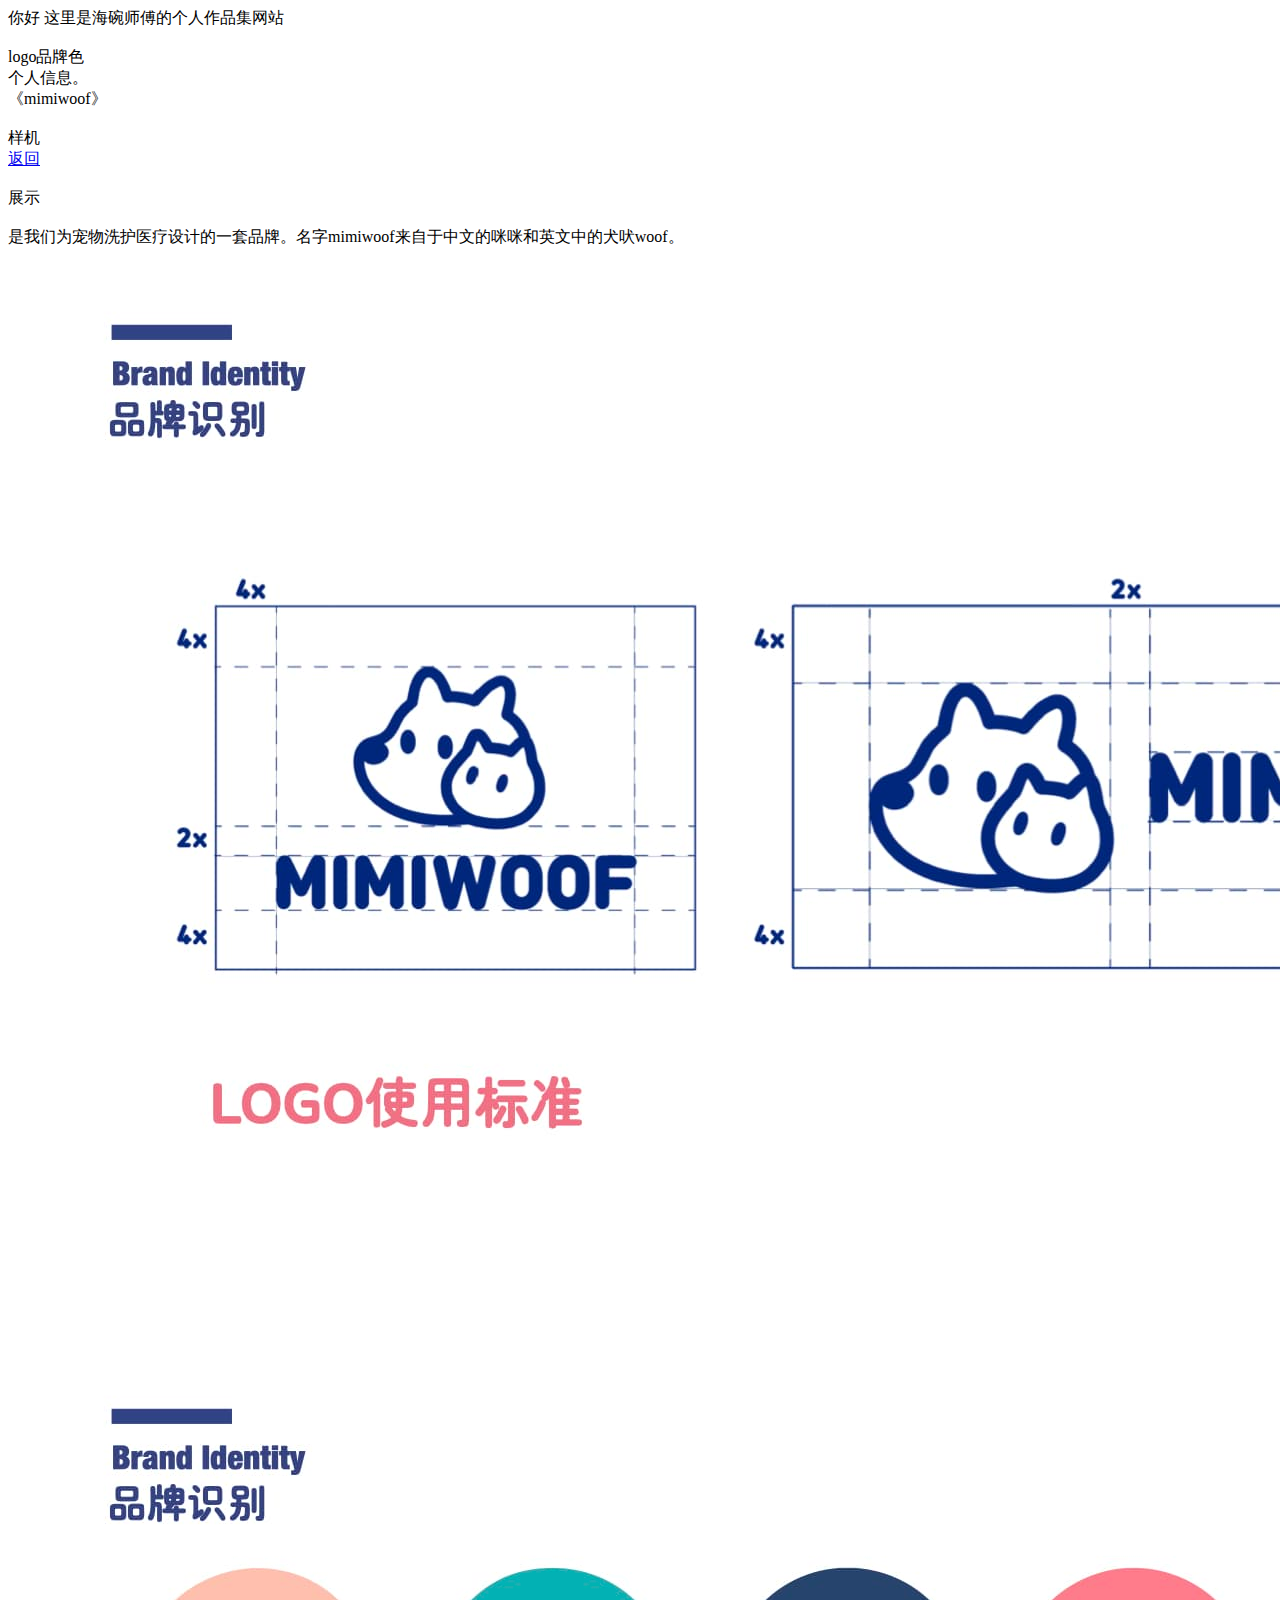
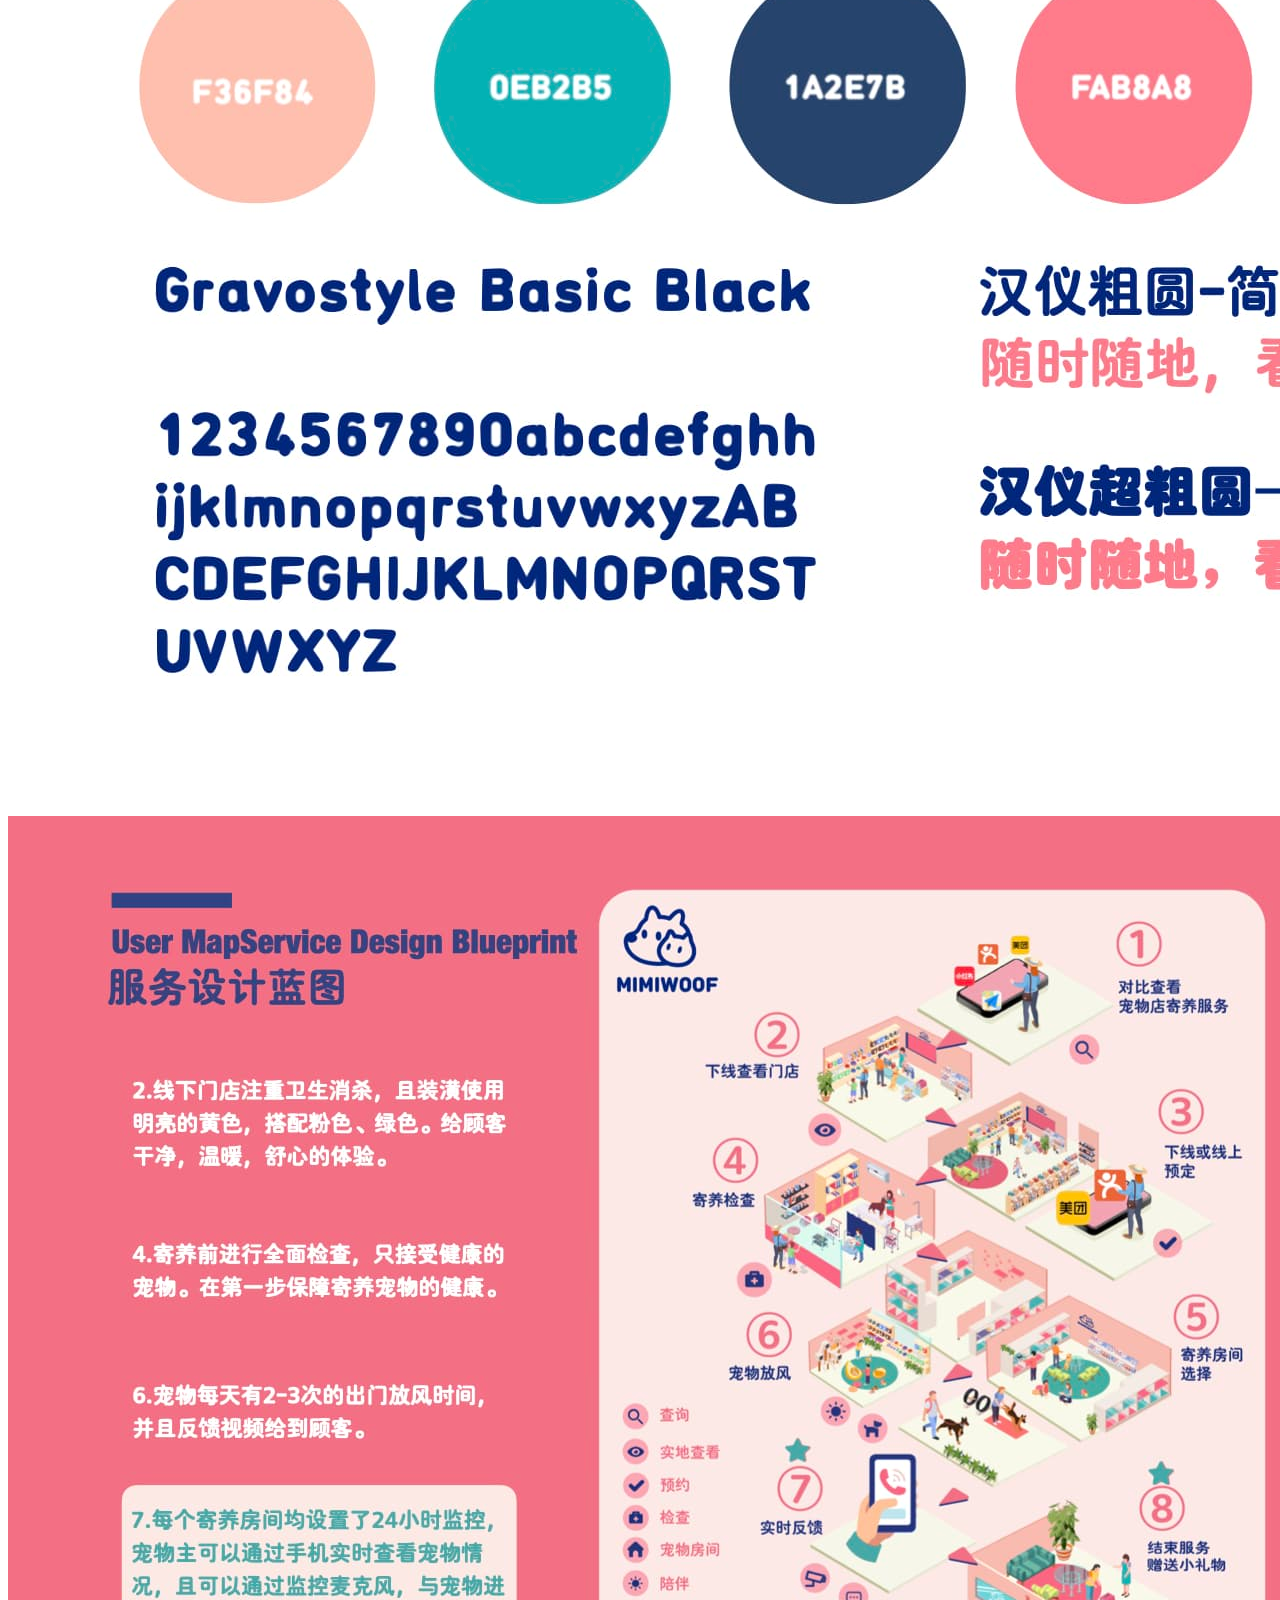
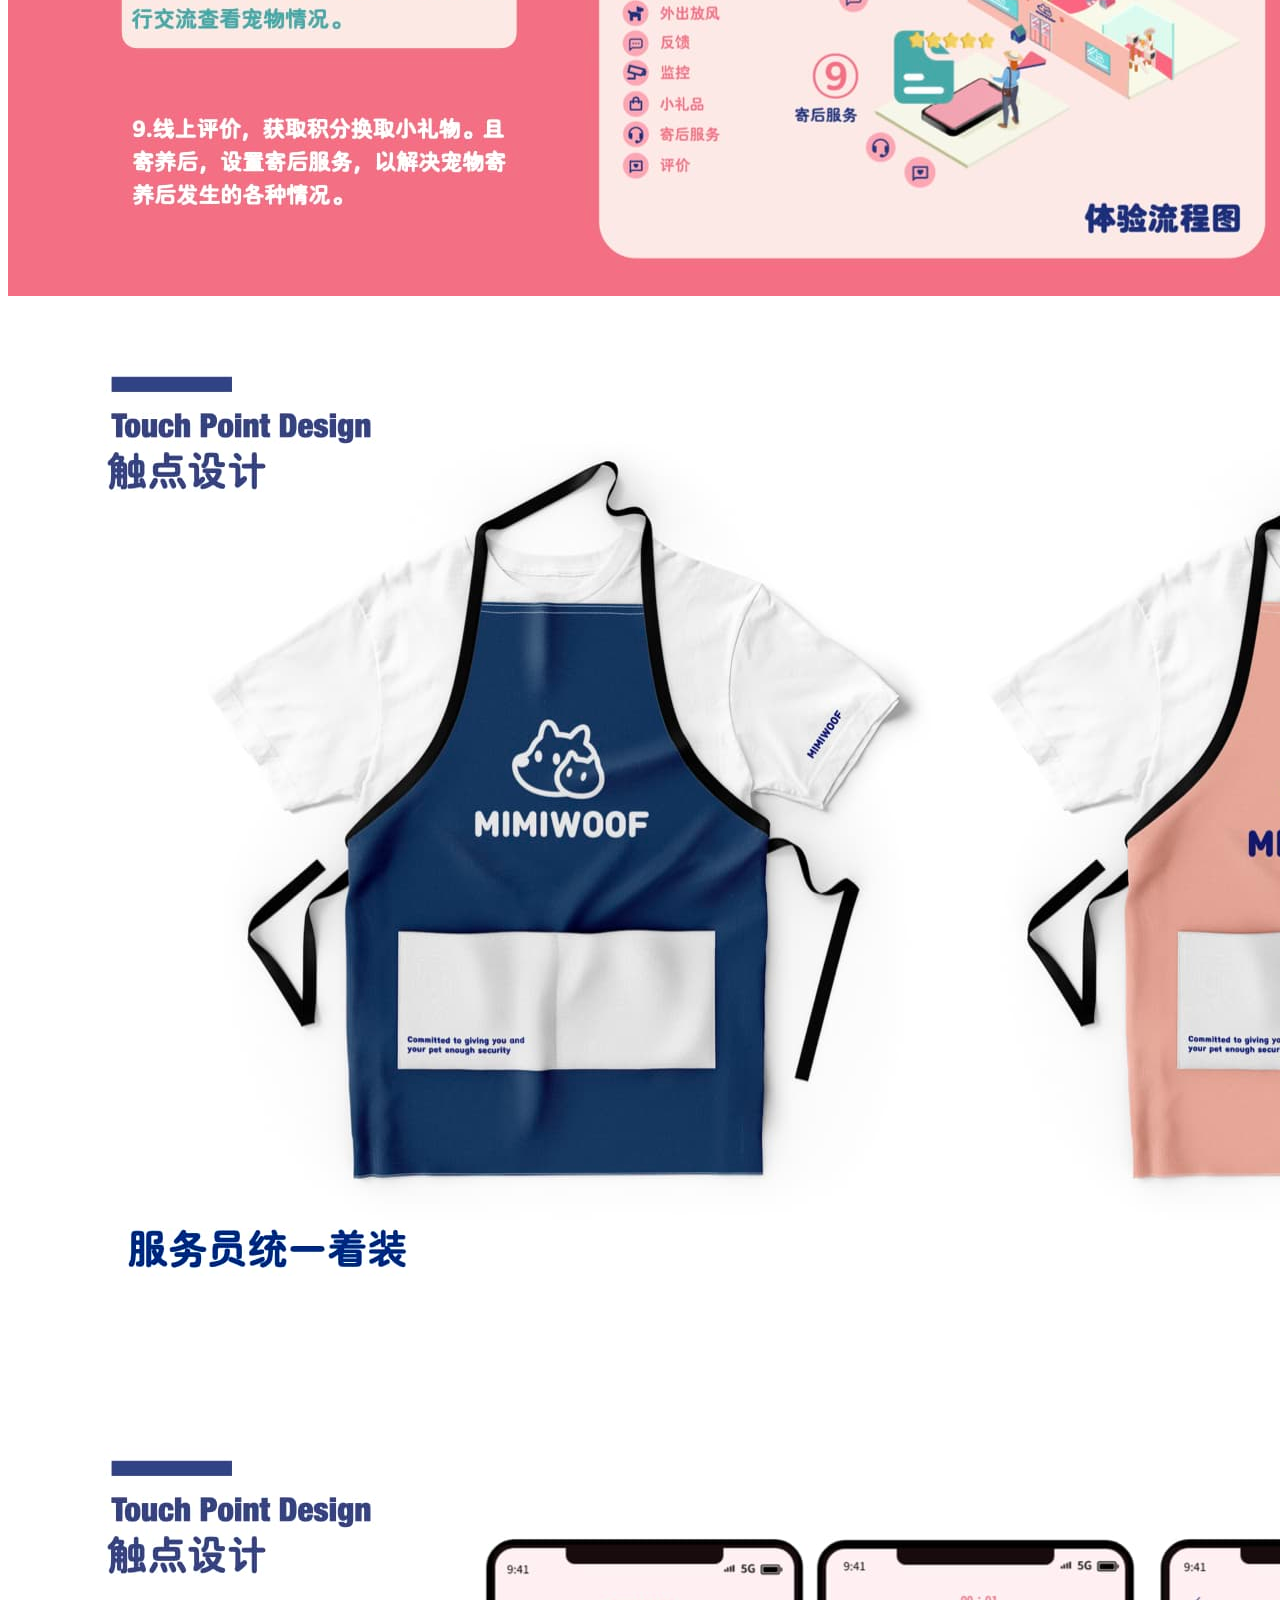
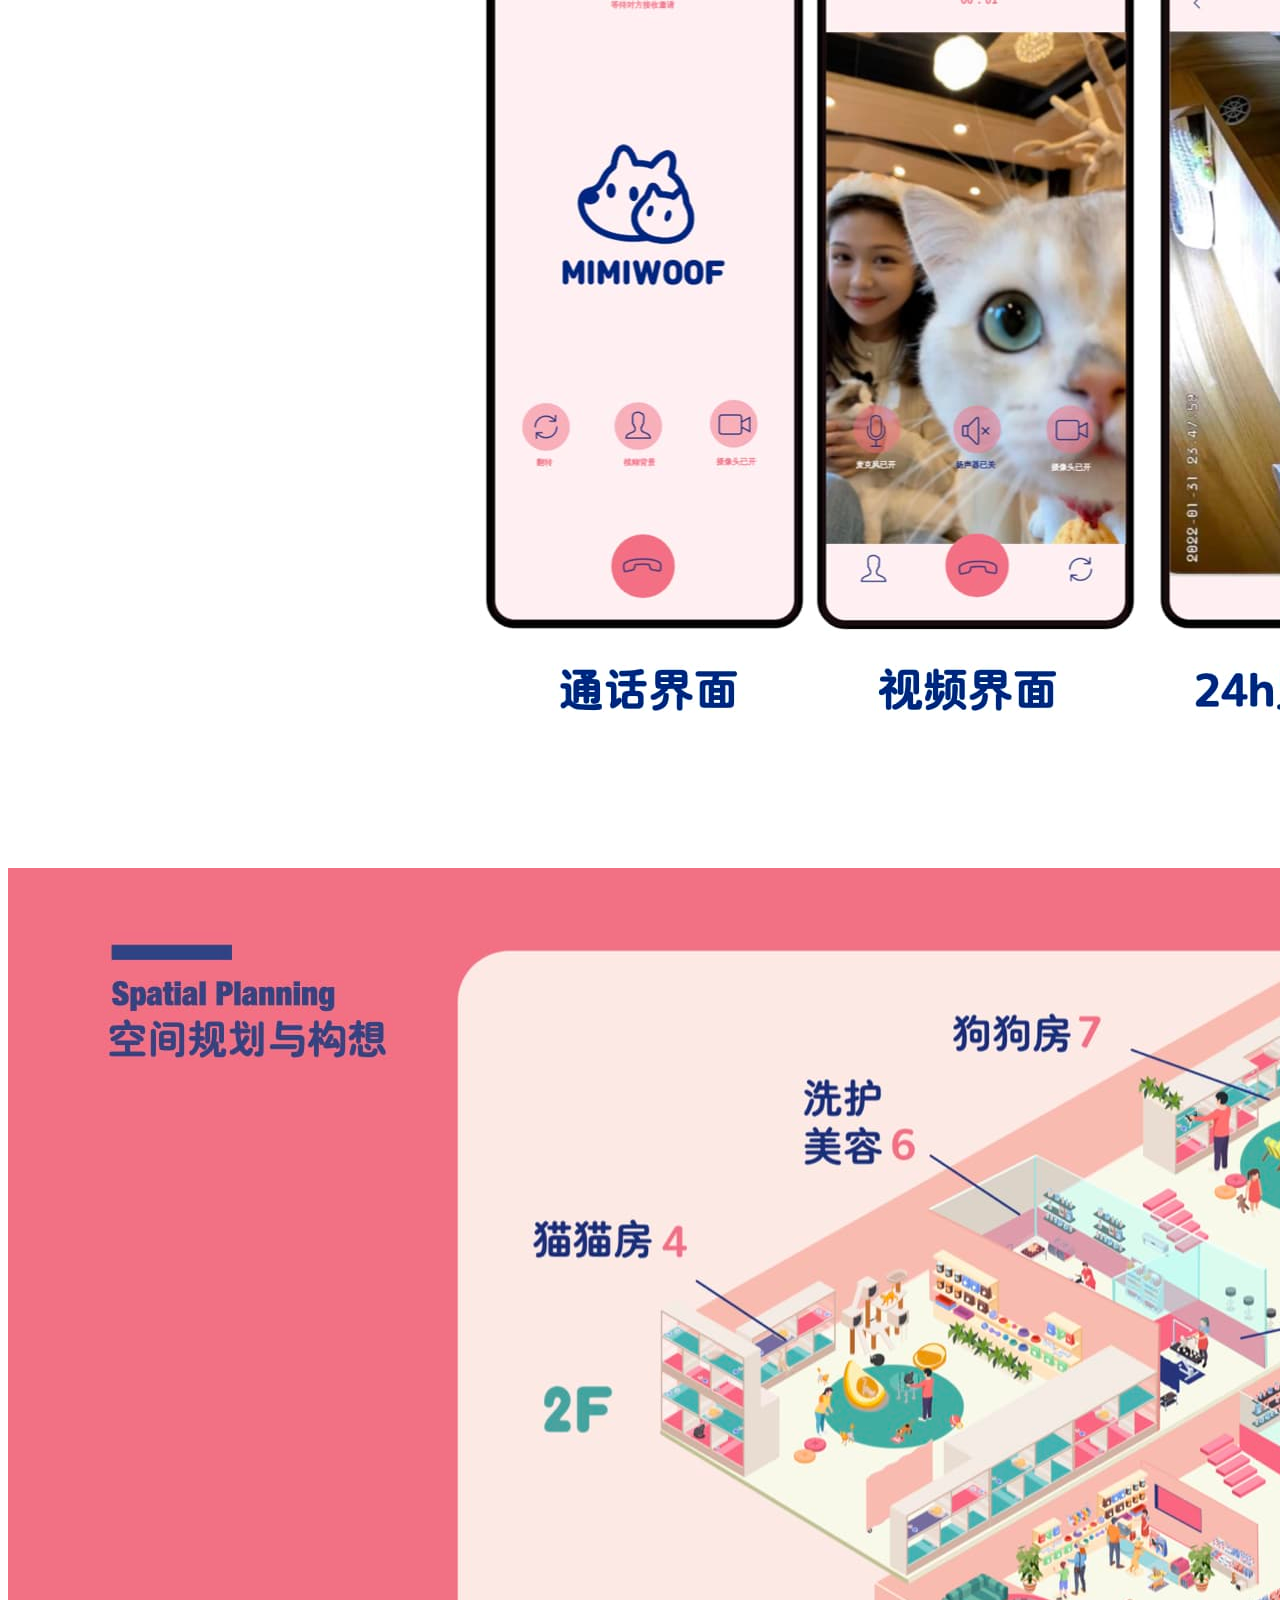
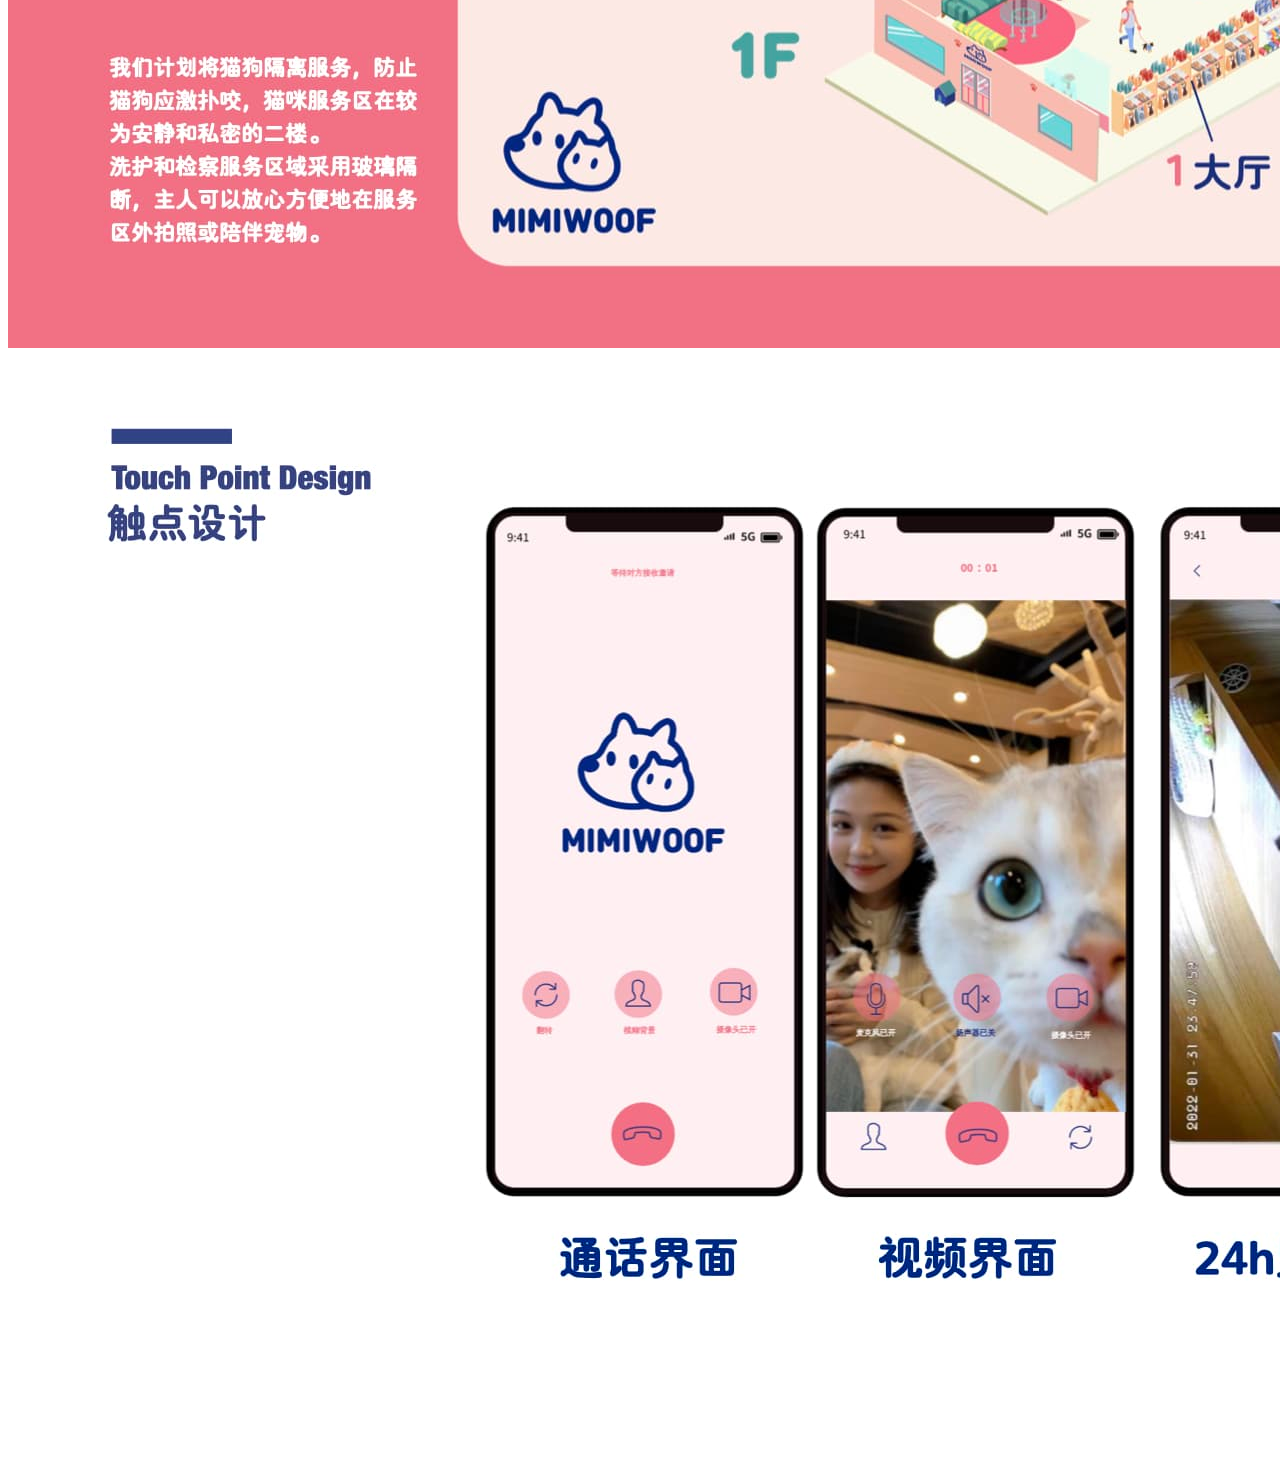
==== mini.html @ 39bafff2 "11" ====
<!DOCTYPE html>
<html>

<head>
	<meta charset="utf-8">
	<title></title>
	<link rel="stylesheet" href="css/mini.css">
</head>

<body>
	<div class="head">
		<div class="head-nav">
			<div class="nav-left">
				你好 这里是海碗师傅的个人作品集网站
				<br><br>
				<span>logo品牌色</span><br>

				<font>个人信息。</font>
			</div>
			<div class="nav-cenet">
				《mimiwoof》
				<br><br>
				样机<br>
			</div>
			<div class="nav-right">
				<a href="index.html">返回</a>
				<br><br><span>展示</span>
				<div class="right-dv"><br>
					<span>是我们为宠物洗护医疗设计的一套品牌。名字mimiwoof来自于中文的咪咪和英文中的犬吠woof。</span><br>
				</div>
			</div>
		</div>
	</div>
	<div class="mian">
		<div class="main-img">
			<div><img src="img/mini/宠物寄养.019.jpeg" alt=""></div>
			<div><img src="img/mini/宠物寄养.020.jpeg" alt=""></div>
			<div><img src="img/mini/宠物寄养.022.jpeg" alt=""></div>
			<div><img src="img/mini/宠物寄养.028.jpeg" alt=""></div>
			<div><img src="img/mini/宠物寄养.034.jpeg" alt=""></div>
			<div><img src="img/mini/宠物寄养.041.jpeg" alt=""></div>
			<div><img src="img/mini/宠物寄养.034.jpeg" alt=""></div>
			<div><img src="img/home/背景素材图_画板 1.png" alt=""></div>
		</div>
	</div>
</body>

</html>
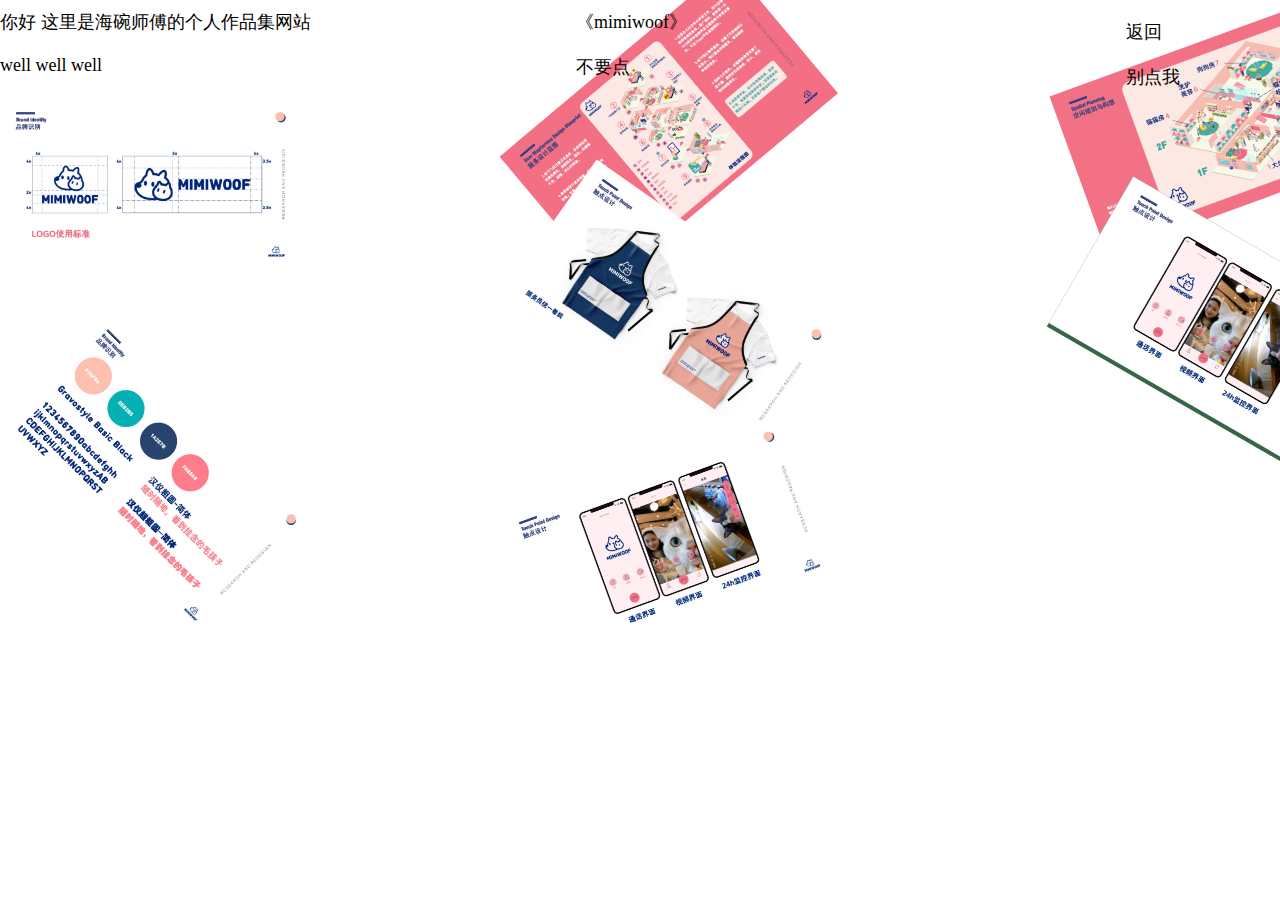
==== commit 43ef94b6: "11" ====
--- a/mini.html
+++ b/mini.html
@@ -13,20 +13,19 @@
 			<div class="nav-left">
 				你好 这里是海碗师傅的个人作品集网站
 				<br><br>
-				<span>logo品牌色</span><br>
+				<span>well well well</span><br>
 
-				<font>个人信息。</font>
 			</div>
 			<div class="nav-cenet">
 				《mimiwoof》
 				<br><br>
-				样机<br>
+				不要点<br>
 			</div>
 			<div class="nav-right">
 				<a href="index.html">返回</a>
-				<br><br><span>展示</span>
+				<br><br><span>别点我</span>
 				<div class="right-dv"><br>
-					<span>是我们为宠物洗护医疗设计的一套品牌。名字mimiwoof来自于中文的咪咪和英文中的犬吠woof。</span><br>
+					<span></span><br>
 				</div>
 			</div>
 		</div>
--- a/css/mini.css
+++ b/css/mini.css
@@ -0,0 +1,161 @@
+*{
+	margin: 0;
+	padding: 0;
+}
+a
+{
+	text-decoration: none;
+	color: black;
+}
+body
+{
+	width: 95%;
+	height: 90vh;
+}
+img
+{
+	width: 300px;
+}
+
+.head
+{
+	position: absolute;
+	height: 0px;
+	width: 100%;
+	z-index: 300;
+}
+.head-nav
+{
+	width: 90%;
+	font-size: 18px;
+}
+.nav-left
+{
+	float: left;
+	pointer-events: none;
+}
+.mian>font
+{
+	position: absolute;
+	bottom: 50px;
+	left: 3%;
+	z-index: 200;
+}
+.nav-cenet
+{
+	pointer-events: none;
+	margin: 10px 0px 0px 50%;
+	width: 250px;
+	text-align: left;
+}
+.cenet-dv1
+{
+	position: absolute;
+	top: 230px;
+	left: 50%;
+	z-index: 200;
+}
+.cenet-dvv
+{
+	position: absolute;
+	top: 460px;
+	left: 50%;
+	z-index: 200;
+}
+.nav-cenet font
+{
+	margin-left: 60px;
+	margin-top: 100px;
+}
+.nav-right
+{
+	position: absolute;
+	right: 100px;
+	top: 20px;
+}
+.right-dv
+{
+	position: absolute;
+	top: 250px;
+	width: 200px;
+	right: -80px;
+}
+.main
+{
+	position: relative;
+}
+.main-img
+{
+	position: relative;
+}
+.main-img>div:nth-child(1)
+{
+	position: absolute;
+	top: 100px;
+	transform: rotate(0deg);
+}
+.main-img>div:nth-child(2)
+{
+	position: absolute;
+	top: 390px;
+	transform: rotate(45deg);
+}
+.main-img>div:nth-child(3)
+{
+	position: absolute;
+	left: 520px;
+	top: 40px;
+	transform: rotate(-40deg);
+}
+.main-img>div:nth-child(4)
+{
+	position: absolute;
+	left: 520px;
+	top: 230px;
+	transform: rotate(35deg);
+}
+.main-img>div:nth-child(5)
+{
+	position: absolute;
+	left: 520px;
+	top: 460px;
+	transform: rotate(-20deg);
+}
+.main-img>div:nth-child(6)
+{
+	position: absolute;
+	left: 1070px;
+	top: 40px;
+	transform: rotate(-20deg);
+	
+}
+.main-img>div:nth-child(7)
+{
+	background-color: rgb(54, 101, 71);
+	position: absolute;
+	left: 1070px;
+	top: 240px;
+	transform: rotate(30deg);
+}
+.main-img>div:nth-child(8)
+{
+	position: absolute;
+	left: 1070px;
+	top: 450px;
+	transform: rotate(-18deg);
+}
+
+.main-img>div{
+	transition: all 0.5s;
+}
+
+.main-img>div:hover
+{
+	transform: rotate(0deg);
+	transform: scale(1.3);
+	z-index: 12;
+}
+.butterfly{
+	width: 70px;
+	height: 50px;
+}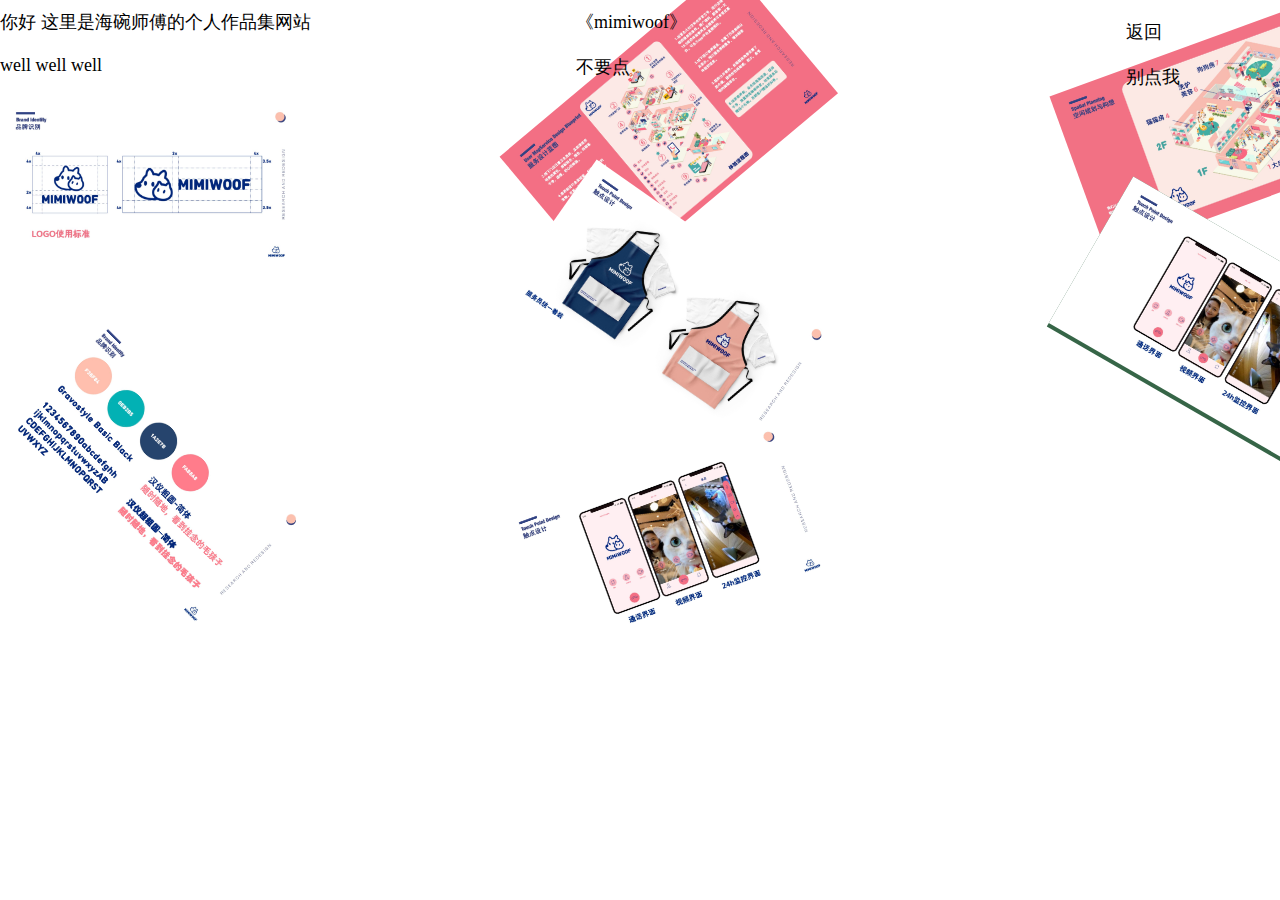
==== commit a67ad62b: "222" ====
--- a/mini.html
+++ b/mini.html
@@ -41,7 +41,9 @@
 			<div><img src="img/mini/宠物寄养.034.jpeg" alt=""></div>
 			<div><img src="img/home/背景素材图_画板 1.png" alt=""></div>
 		</div>
+		
 	</div>
+	
 </body>
 
 </html>